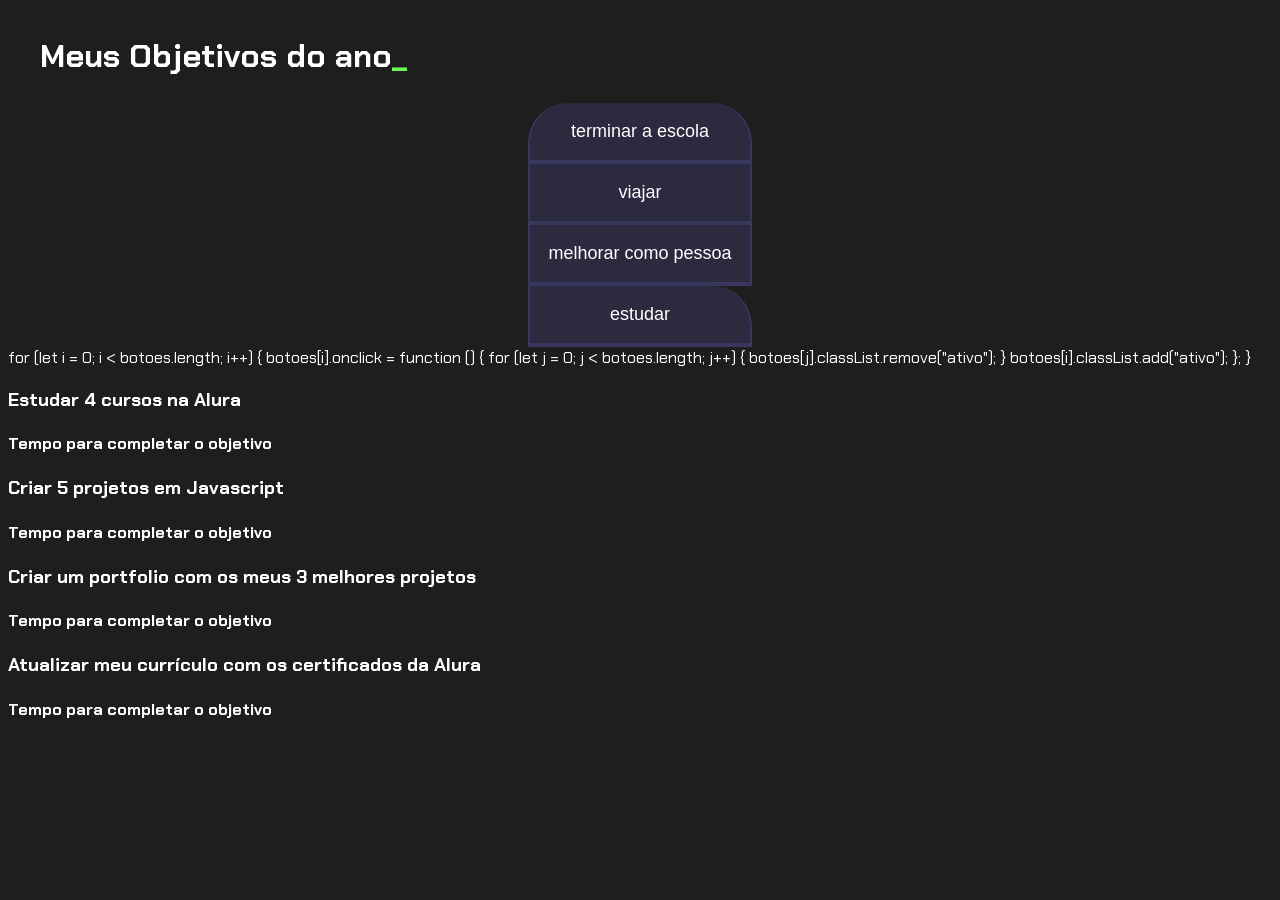
==== index.html @ b99858d2 "arroz" ====
<!DOCTYPE html>
<html lang="pt-br">
  
  <head>
    <meta charset="UTF-8" />
    <meta name="viewport" content="width=device-width, initial-scale=1.0" />
    <title>Meus objetivos do ano</title>
    <link rel="stylesheet" href="style.css" />
  </head>

  <body>
    <section class="conteudo-principal">
      <h2 class="titulo-principal">Meus Objetivos do ano<span>_</span></h2>
      <div class="botoes">
        <button class="botao">terminar a escola</button>
        <button class="botao">viajar</button>
        <button class="botao">melhorar como pessoa</button>
        <button class="botao">estudar</button>
      </div>
    </section>
  </body><script src="main.js"></script>
  
</html>

for (let i = 0; i < botoes.length; i++) {
  botoes[i].onclick = function () {
    for (let j = 0; j < botoes.length; j++) {
      botoes[j].classList.remove("ativo");
    }

    botoes[i].classList.add("ativo");
  };
}
<div class="aba-conteudo ativo">
  <h3 class="aba-conteudo-titulo-principal">Estudar 4 cursos na Alura</h3>
  <h4 class="aba-conteudo-titulo-secundario">
    Tempo para completar o objetivo
  </h4>
  <div class="contador"></div>
</div>
<div class="aba-conteudo">
  <h3 class="aba-conteudo-titulo-principal">Criar 5 projetos em Javascript</h3>
  <h4 class="aba-conteudo-titulo-secundario">
    Tempo para completar o objetivo
  </h4>
  <div class="contador"></div>
</div>
<div class="aba-conteudo">
  <h3 class="aba-conteudo-titulo-principal">
    Criar um portfolio com os meus 3 melhores projetos
  </h3>
  <h4 class="aba-conteudo-titulo-secundario">
    Tempo para completar o objetivo
  </h4>
  <div class="contador"></div>
</div>
<div class="aba-conteudo">
  <h3 class="aba-conteudo-titulo-principal">
    Atualizar meu currículo com os certificados da Alura
  </h3>
  <h4 class="aba-conteudo-titulo-secundario">
    Tempo para completar o objetivo
  </h4>
  <div class="contador"></div>
</div>
---- style.css ----
@import url("https://fonts.googleapis.com/css2?family=Chakra+Petch:wght@400;700&display=swap");

:root {
  --cor-de-fundo: #1e1e1e;
  --verde: #6fff57;
  --branco: #ffffff;
  --botao-ativo: #3a375e;
  --botao-inativo: rgba(58, 55, 94, 0.5);
  --texto-fundo: rgba(58, 55, 94, 0.3);
}

body {
  background-color: var(--cor-de-fundo);
  color: var(--branco);
  font-family: "Chakra Petch", sans-serif;
}

.conteudo-principal {
  display: flex;
  flex-direction: column;
  justify-content: center;
  align-items: center;
  max-width: 1200px;
  width: 100%;
  margin: 0 auto;
}

.titulo-principal {
  text-align: left;
  width: 100%;
  font-size: 32px;
}

.titulo-principal span {
  color: var(--verde);
}

.botao {
  font-family: "Crakra Petch", sans-serif;
  background-color: var(--botao-inativo);
  color: var(--branco);
  display: flex;
  justify-content: center;
  padding: 1em;
  font-size: 18px;.ativo {
  background-color: var(--botao-ativo);
  border-bottom: 4px solid var(--verde);
}
  align-items: center;
  width: 100%;
  border-bottom: 4px solid var(--botao-ativo);
  border-left: 2px solid var(--botao-ativo);
  border-right: 2px solid var(--botao-ativo);
  border-top: none;
}

.botao:first-child {
  border-radius: 40px 40px 0 0;
}

.botoes {
  display: block;
}
@media screen and (min-width: 768px) {
  /* Código omitido */

  .botao:last-child {
.ativo {
  background-color: var(--botao-ativo);
  border-bottom: 4px solid var(--verde);
}

    
    border-radius: 0 40px 0 0;
  }
}
<button class="botao ativo">Cursos na Alura</button>
<button class="botao">Criar projetos em Javascript</button>
<button class="botao">Criar um portfolio</button>
<button class="282030botao">Atualizar meu currículo</button>
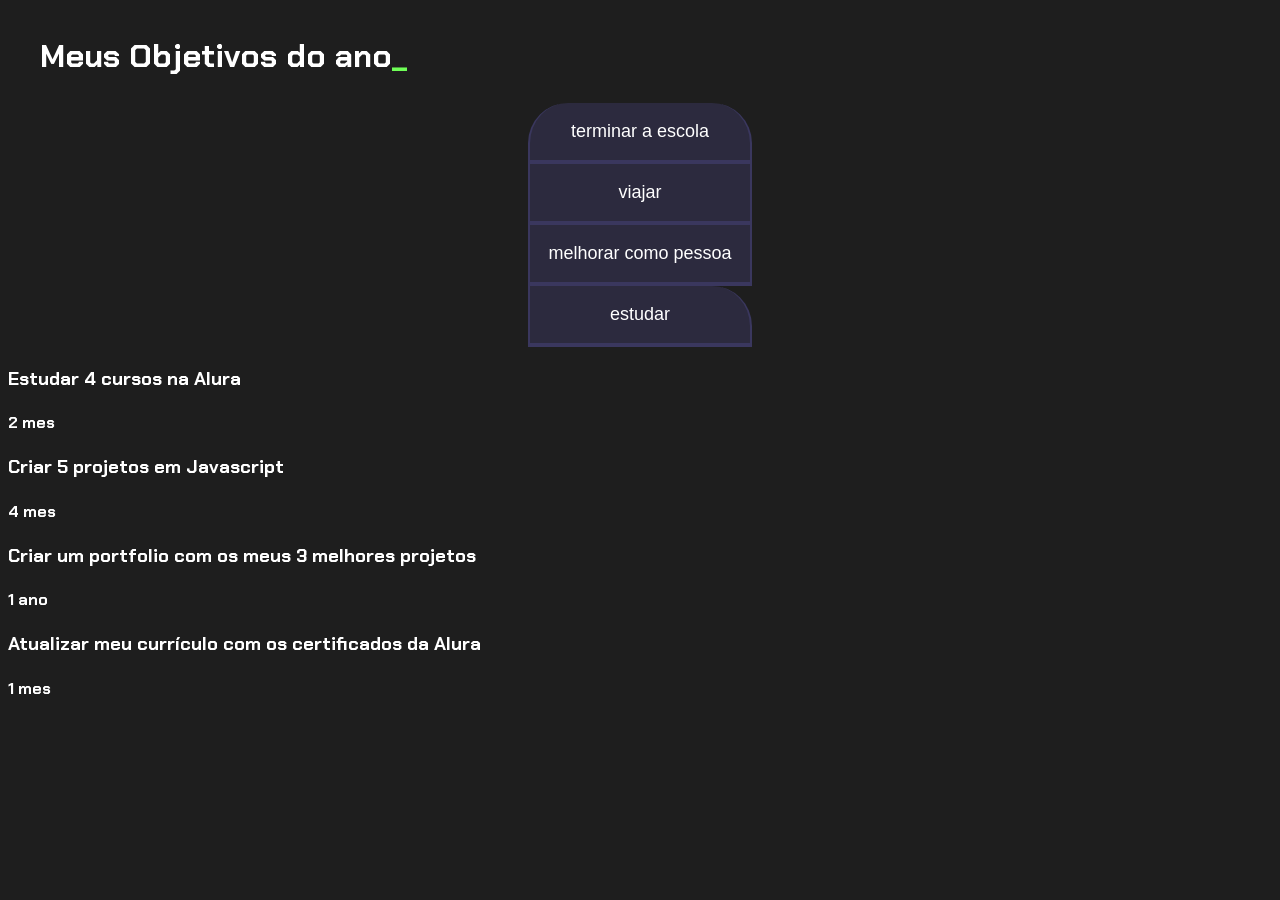
==== commit b040cfbc: "feijao" ====
--- a/index.html
+++ b/index.html
@@ -21,27 +21,17 @@
   </body><script src="main.js"></script>
   
 </html>
-
-for (let i = 0; i < botoes.length; i++) {
-  botoes[i].onclick = function () {
-    for (let j = 0; j < botoes.length; j++) {
-      botoes[j].classList.remove("ativo");
-    }
-
-    botoes[i].classList.add("ativo");
-  };
-}
 <div class="aba-conteudo ativo">
   <h3 class="aba-conteudo-titulo-principal">Estudar 4 cursos na Alura</h3>
   <h4 class="aba-conteudo-titulo-secundario">
-    Tempo para completar o objetivo
+    2 mes
   </h4>
   <div class="contador"></div>
 </div>
 <div class="aba-conteudo">
   <h3 class="aba-conteudo-titulo-principal">Criar 5 projetos em Javascript</h3>
   <h4 class="aba-conteudo-titulo-secundario">
-    Tempo para completar o objetivo
+    4 mes
   </h4>
   <div class="contador"></div>
 </div>
@@ -50,7 +40,7 @@
     Criar um portfolio com os meus 3 melhores projetos
   </h3>
   <h4 class="aba-conteudo-titulo-secundario">
-    Tempo para completar o objetivo
+    1 ano
   </h4>
   <div class="contador"></div>
 </div>
@@ -59,7 +49,7 @@
     Atualizar meu currículo com os certificados da Alura
   </h3>
   <h4 class="aba-conteudo-titulo-secundario">
-    Tempo para completar o objetivo
+   1 mes
   </h4>
   <div class="contador"></div>
 </div>
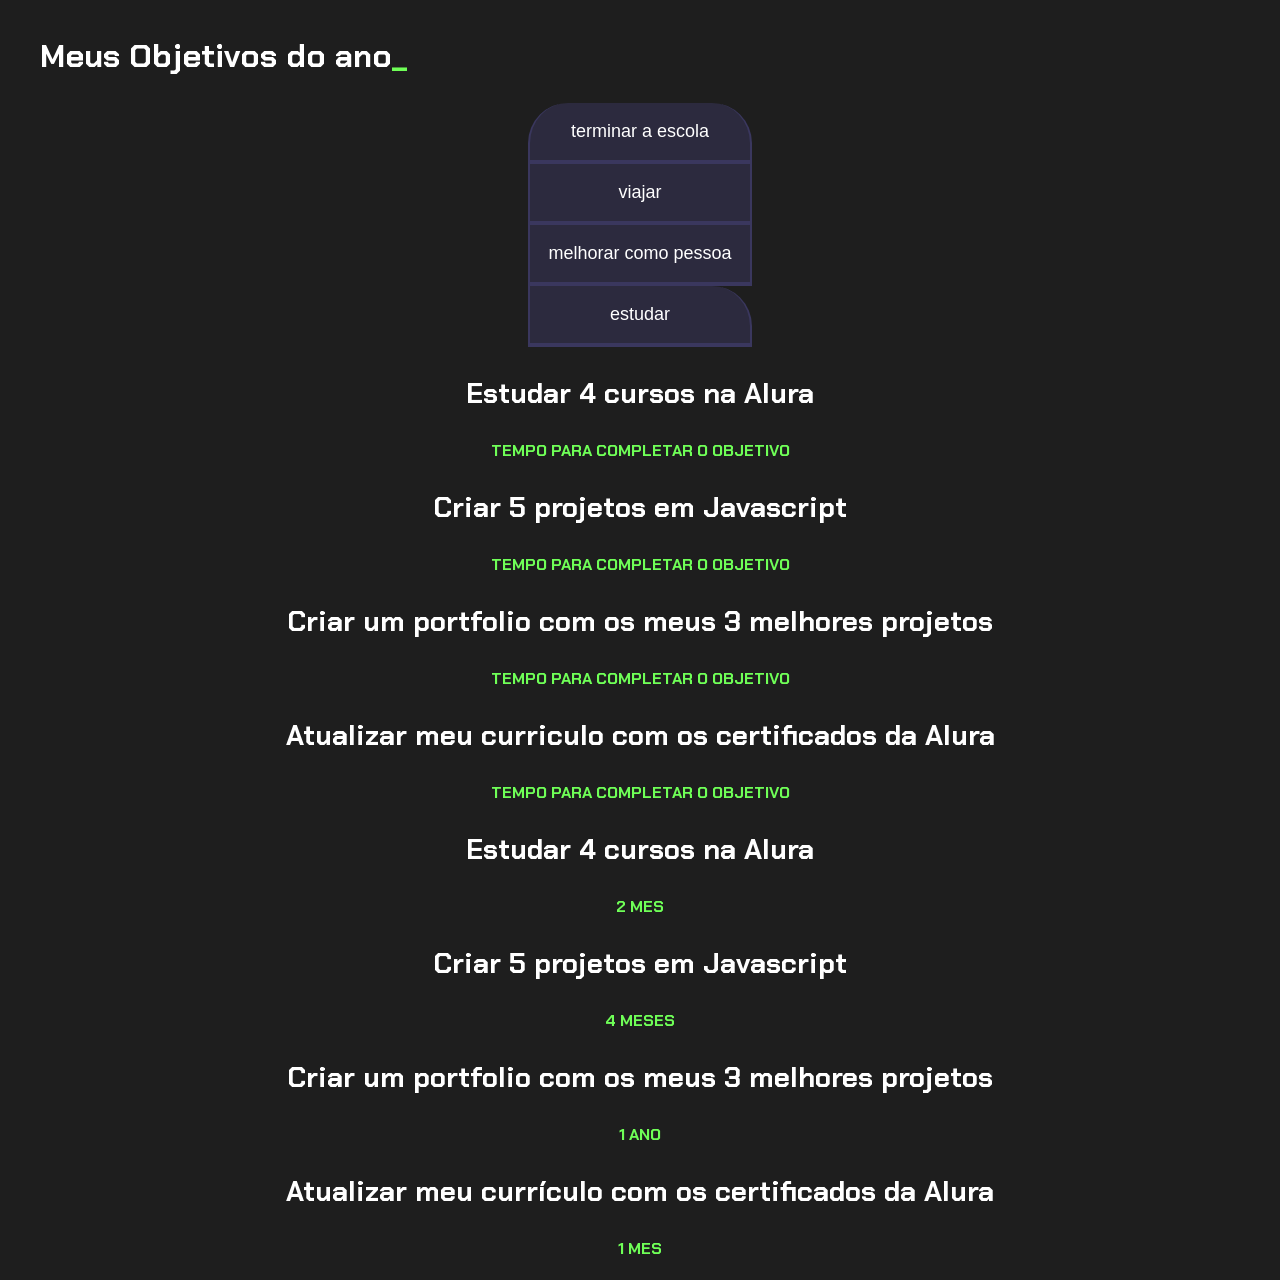
==== commit 00e30118: "chrysthopper" ====
--- a/index.html
+++ b/index.html
@@ -21,6 +21,39 @@
   </body><script src="main.js"></script>
   
 </html>
+<div class="abas-textos">
+  <div class="aba-conteudo">
+    <h3 class="aba-conteudo-titulo-principal">Estudar 4 cursos na Alura</h3>
+    <h4 class="aba-conteudo-titulo-secundario">
+      Tempo para completar o objetivo
+    </h4>
+  </div>
+  <div class="aba-conteudo">
+    <h3 class="aba-conteudo-titulo-principal">
+      Criar 5 projetos em Javascript
+    </h3>
+    <h4 class="aba-conteudo-titulo-secundario">
+      Tempo para completar o objetivo
+    </h4>
+  </div>
+  <div class="aba-conteudo">
+    <h3 class="aba-conteudo-titulo-principal">
+      Criar um portfolio com os meus 3 melhores projetos
+    </h3>
+    <h4 class="aba-conteudo-titulo-secundario">
+      Tempo para completar o objetivo
+    </h4>
+  </div>
+  <div class="aba-conteudo">
+    <h3 class="aba-conteudo-titulo-principal">
+      Atualizar meu curriculo com os certificados da Alura
+    </h3>
+    <h4 class="aba-conteudo-titulo-secundario">
+      Tempo para completar o objetivo
+    </h4>
+  </div>
+</div>
+
 <div class="aba-conteudo ativo">
   <h3 class="aba-conteudo-titulo-principal">Estudar 4 cursos na Alura</h3>
   <h4 class="aba-conteudo-titulo-secundario">
@@ -31,7 +64,7 @@
 <div class="aba-conteudo">
   <h3 class="aba-conteudo-titulo-principal">Criar 5 projetos em Javascript</h3>
   <h4 class="aba-conteudo-titulo-secundario">
-    4 mes
+    4 meses
   </h4>
   <div class="contador"></div>
 </div>
@@ -52,4 +85,4 @@
    1 mes
   </h4>
   <div class="contador"></div>
-</div>
+</div>
--- a/style.css
+++ b/style.css
@@ -74,6 +74,19 @@
     border-radius: 0 40px 0 0;
   }
 }
+.botao.ativo {
+  background-color: var(--botao-ativo);
+  border-bottom: 4px solid var(--verde);
+}
+.aba-conteudo-titulo-principal {
+  font-size: 28px;
+  text-align: center;
+}
+.aba-conteudo-titulo-secundario {
+  text-align: center;
+  color: var(--verde);
+  text-transform: uppercase;
+}
 <button class="botao ativo">Cursos na Alura</button>
 <button class="botao">Criar projetos em Javascript</button>
 <button class="botao">Criar um portfolio</button>
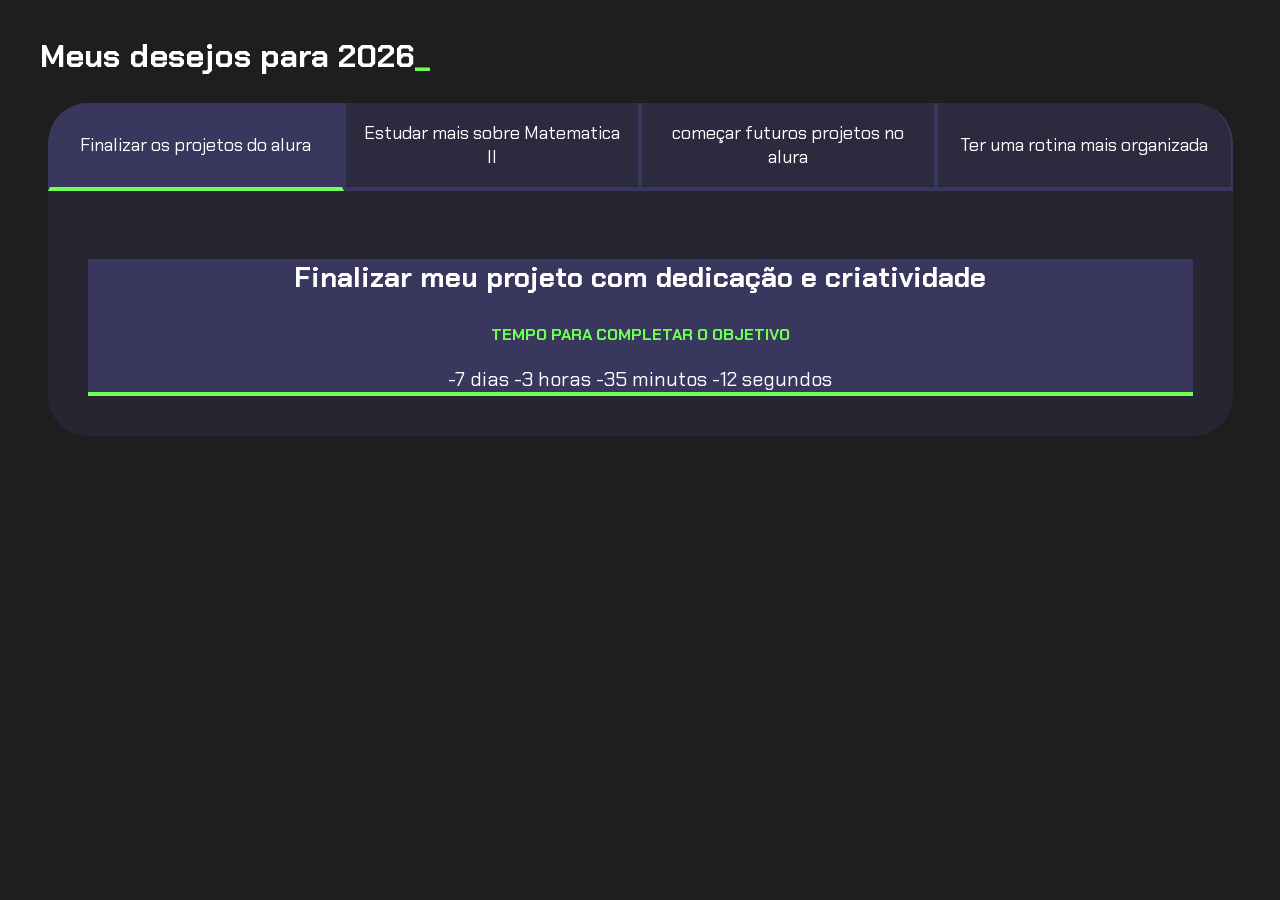
==== commit 7bbac7ce: "chrys" ====
--- a/index.html
+++ b/index.html
@@ -1,88 +1,62 @@
 <!DOCTYPE html>
 <html lang="pt-br">
-  
-  <head>
-    <meta charset="UTF-8" />
-    <meta name="viewport" content="width=device-width, initial-scale=1.0" />
+
+<head>
+    <meta charset="UTF-8">
+    <meta name="viewport" content="width=device-width, initial-scale=1.0">
     <title>Meus objetivos do ano</title>
-    <link rel="stylesheet" href="style.css" />
-  </head>
+    <link rel="stylesheet" href="style.css">
+</head>
 
-  <body>
+<body>
     <section class="conteudo-principal">
-      <h2 class="titulo-principal">Meus Objetivos do ano<span>_</span></h2>
-      <div class="botoes">
-        <button class="botao">terminar a escola</button>
-        <button class="botao">viajar</button>
-        <button class="botao">melhorar como pessoa</button>
-        <button class="botao">estudar</button>
-      </div>
+        <h2 class="titulo-principal">Meus desejos para 2026<span>_</span></h2>
+        <div class="conteudo">
+            <div class="botoes">
+                <button class="botao ativo">Finalizar os projetos do alura</button>
+                <button class="botao">Estudar mais sobre Matematica II</button>
+                <button class="botao">começar futuros projetos no alura</button>
+                <button class="botao">Ter uma rotina mais organizada</button>
+            </div>
+            <div class="abas-textos">
+                <div class="aba-conteudo ativo">
+                    <h3 class="aba-conteudo-titulo-principal">Finalizar meu projeto com dedicação e criatividade</h3>
+                    <h4 class="aba-conteudo-titulo-secundario">
+                        Tempo para completar o objetivo
+                    </h4>
+                    <div class="contador"></div>
+                </div>
+                <div class="aba-conteudo">
+                    <h3 class="aba-conteudo-titulo-principal">Criar projetos mais interativos e melhorar minhas
+                        habilidades
+                    </h3>
+                    <h4 class="aba-conteudo-titulo-secundario">
+                        Tempo para completar o objetivo
+                    </h4>
+                    <div class="contador"></div>
+                </div>
+                <div class="aba-conteudo">
+                    <h3 class="aba-conteudo-titulo-principal">
+                        Inspirar meninas na área da tecnologia.
+                    </h3>
+                    <h4 class="aba-conteudo-titulo-secundario">
+                        Tempo para completar o objetivo
+                    </h4>
+                    <div class="contador"></div>
+                </div>
+                <div class="aba-conteudo">
+                    <h3 class="aba-conteudo-titulo-principal">
+                        Equilibrar trabalho, estudos e descanso.
+                    </h3>
+                    <h4 class="aba-conteudo-titulo-secundario">
+                        Tempo para completar o objetivo
+                    </h4>
+                    <div class="contador"></div>
+                </div>
+            </div>
+        </div>
     </section>
-  </body><script src="main.js"></script>
-  
-</html>
-<div class="abas-textos">
-  <div class="aba-conteudo">
-    <h3 class="aba-conteudo-titulo-principal">Estudar 4 cursos na Alura</h3>
-    <h4 class="aba-conteudo-titulo-secundario">
-      Tempo para completar o objetivo
-    </h4>
-  </div>
-  <div class="aba-conteudo">
-    <h3 class="aba-conteudo-titulo-principal">
-      Criar 5 projetos em Javascript
-    </h3>
-    <h4 class="aba-conteudo-titulo-secundario">
-      Tempo para completar o objetivo
-    </h4>
-  </div>
-  <div class="aba-conteudo">
-    <h3 class="aba-conteudo-titulo-principal">
-      Criar um portfolio com os meus 3 melhores projetos
-    </h3>
-    <h4 class="aba-conteudo-titulo-secundario">
-      Tempo para completar o objetivo
-    </h4>
-  </div>
-  <div class="aba-conteudo">
-    <h3 class="aba-conteudo-titulo-principal">
-      Atualizar meu curriculo com os certificados da Alura
-    </h3>
-    <h4 class="aba-conteudo-titulo-secundario">
-      Tempo para completar o objetivo
-    </h4>
-  </div>
-</div>
+    <script src="main.js"></script>
+</body>
 
-<div class="aba-conteudo ativo">
-  <h3 class="aba-conteudo-titulo-principal">Estudar 4 cursos na Alura</h3>
-  <h4 class="aba-conteudo-titulo-secundario">
-    2 mes
-  </h4>
-  <div class="contador"></div>
-</div>
-<div class="aba-conteudo">
-  <h3 class="aba-conteudo-titulo-principal">Criar 5 projetos em Javascript</h3>
-  <h4 class="aba-conteudo-titulo-secundario">
-    4 meses
-  </h4>
-  <div class="contador"></div>
-</div>
-<div class="aba-conteudo">
-  <h3 class="aba-conteudo-titulo-principal">
-    Criar um portfolio com os meus 3 melhores projetos
-  </h3>
-  <h4 class="aba-conteudo-titulo-secundario">
-    1 ano
-  </h4>
-  <div class="contador"></div>
-</div>
-<div class="aba-conteudo">
-  <h3 class="aba-conteudo-titulo-principal">
-    Atualizar meu currículo com os certificados da Alura
-  </h3>
-  <h4 class="aba-conteudo-titulo-secundario">
-   1 mes
-  </h4>
-  <div class="contador"></div>
-</div>+</html>
--- a/style.css
+++ b/style.css
@@ -36,16 +36,13 @@
 }
 
 .botao {
-  font-family: "Crakra Petch", sans-serif;
+  font-family: "Chakra Petch", sans-serif;
   background-color: var(--botao-inativo);
   color: var(--branco);
   display: flex;
   justify-content: center;
   padding: 1em;
-  font-size: 18px;.ativo {
-  background-color: var(--botao-ativo);
-  border-bottom: 4px solid var(--verde);
-}
+  font-size: 18px;
   align-items: center;
   width: 100%;
   border-bottom: 4px solid var(--botao-ativo);
@@ -54,30 +51,31 @@
   border-top: none;
 }
 
-.botao:first-child {
-  border-radius: 40px 40px 0 0;
-}
 
 .botoes {
   display: block;
 }
-@media screen and (min-width: 768px) {
-  /* Código omitido */
 
-  .botao:last-child {
+
 .ativo {
   background-color: var(--botao-ativo);
   border-bottom: 4px solid var(--verde);
 }
 
-    
-    border-radius: 0 40px 0 0;
-  }
+.abas-textos {
+  background-color: var(--texto-fundo);
+  padding: 40px;
+  border-radius: 0 0 40px 40px;
 }
-.botao.ativo {
-  background-color: var(--botao-ativo);
-  border-bottom: 4px solid var(--verde);
+
+.aba-conteudo.ativo {
+  display: block;
 }
+
+.aba-conteudo {
+  display: none;
+}
+
 .aba-conteudo-titulo-principal {
   font-size: 28px;
   text-align: center;
@@ -87,7 +85,24 @@
   color: var(--verde);
   text-transform: uppercase;
 }
-<button class="botao ativo">Cursos na Alura</button>
-<button class="botao">Criar projetos em Javascript</button>
-<button class="botao">Criar um portfolio</button>
-<button class="282030botao">Atualizar meu currículo</button>
+
+.contador {
+  font-size: 20px;
+  text-align: center;
+}
+
+@media screen and (min-width: 768px) {
+
+  .botoes {
+    display: flex;
+  }
+
+  .botao:first-child {
+    border-radius: 40px 0px 0 0;
+  }
+
+  .botao:last-child {
+    border-radius: 0 40px 0 0;
+  }
+
+}
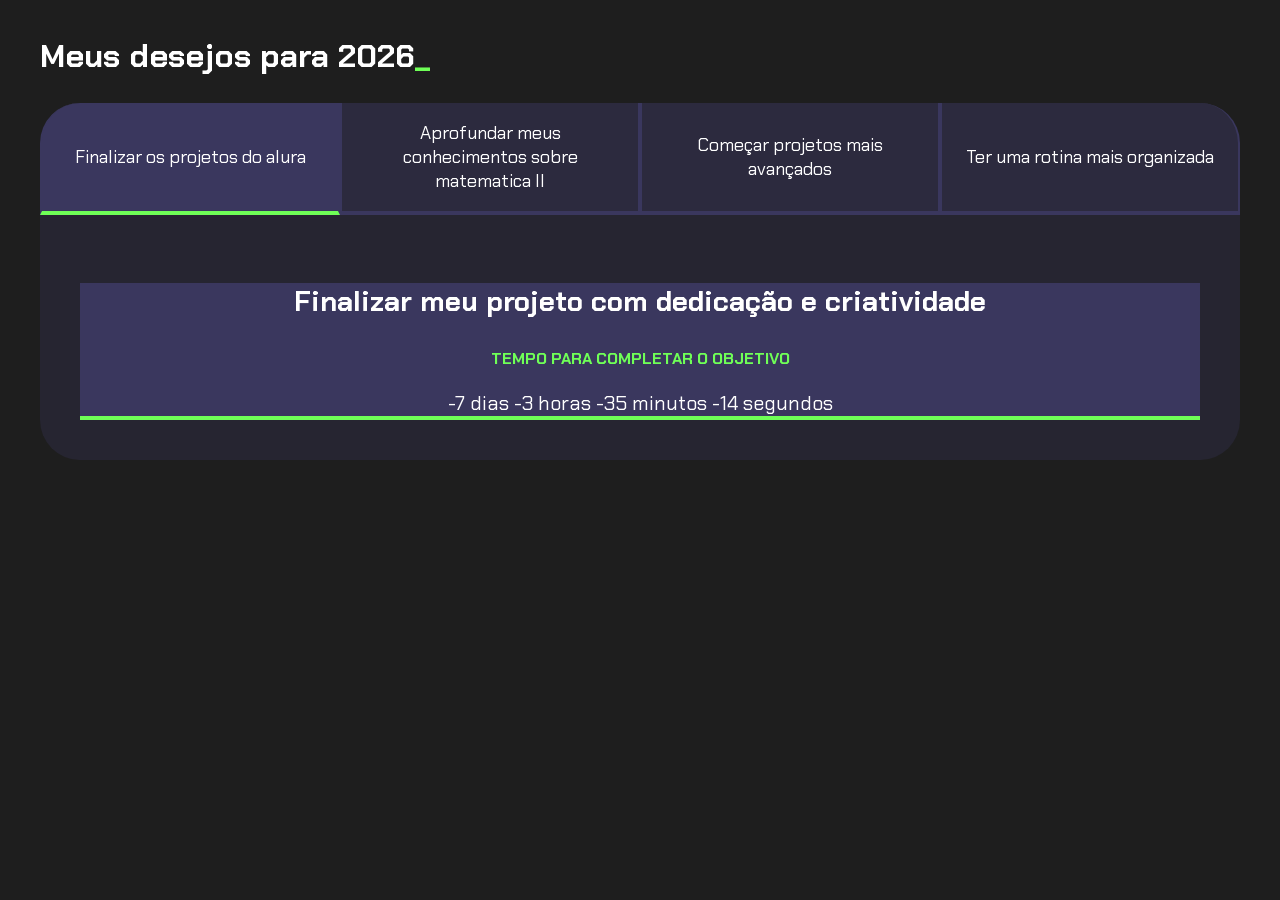
==== commit aa1031f4: "chrysthopperr" ====
--- a/index.html
+++ b/index.html
@@ -14,8 +14,8 @@
         <div class="conteudo">
             <div class="botoes">
                 <button class="botao ativo">Finalizar os projetos do alura</button>
-                <button class="botao">Estudar mais sobre Matematica II</button>
-                <button class="botao">começar futuros projetos no alura</button>
+                <button class="botao">Aprofundar meus conhecimentos sobre matematica II</button>
+                <button class="botao">Começar projetos mais avançados</button>
                 <button class="botao">Ter uma rotina mais organizada</button>
             </div>
             <div class="abas-textos">
@@ -27,8 +27,7 @@
                     <div class="contador"></div>
                 </div>
                 <div class="aba-conteudo">
-                    <h3 class="aba-conteudo-titulo-principal">Criar projetos mais interativos e melhorar minhas
-                        habilidades
+                    <h3 class="aba-conteudo-titulo-principal">Criar projetos cada vez melhores sendo mais criativo
                     </h3>
                     <h4 class="aba-conteudo-titulo-secundario">
                         Tempo para completar o objetivo
@@ -37,7 +36,7 @@
                 </div>
                 <div class="aba-conteudo">
                     <h3 class="aba-conteudo-titulo-principal">
-                        Inspirar meninas na área da tecnologia.
+                        Se inspirar em meus projetos.
                     </h3>
                     <h4 class="aba-conteudo-titulo-secundario">
                         Tempo para completar o objetivo
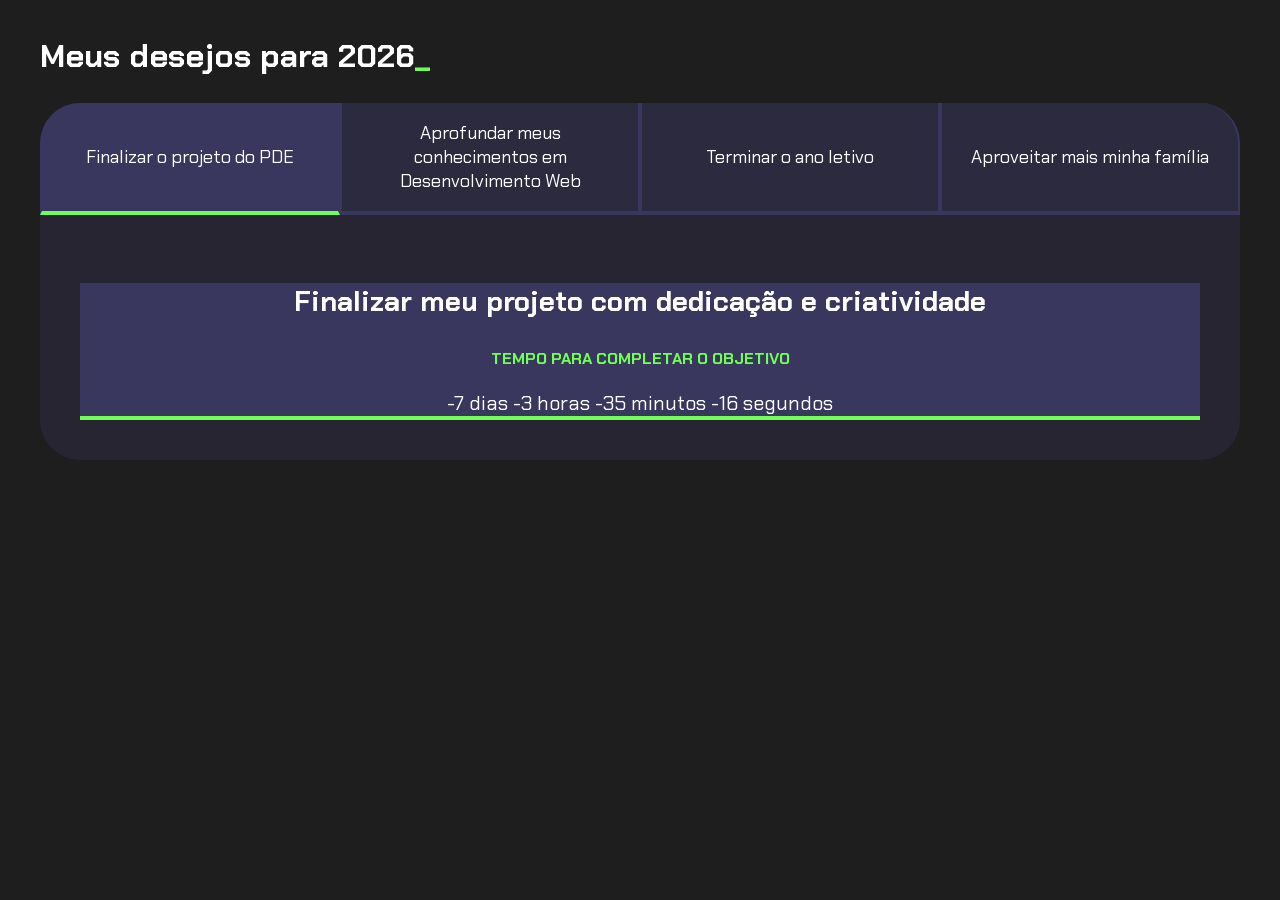
==== commit 67785776: "Update index.html" ====
--- a/index.html
+++ b/index.html
@@ -9,53 +9,164 @@
 </head>
 
 <body>
+
     <section class="conteudo-principal">
-        <h2 class="titulo-principal">Meus desejos para 2026<span>_</span></h2>
+
+        <h2 class="titulo-principal">
+            Meus desejos para 2026<span>_</span>
+        </h2>
+
         <div class="conteudo">
+
             <div class="botoes">
-                <button class="botao ativo">Finalizar os projetos do alura</button>
-                <button class="botao">Aprofundar meus conhecimentos sobre matematica II</button>
-                <button class="botao">Começar projetos mais avançados</button>
-                <button class="botao">Ter uma rotina mais organizada</button>
+                <button class="botao ativo">Finalizar o projeto do PDE</button>
+                <button class="botao">Aprofundar meus conhecimentos em Desenvolvimento Web</button>
+                <button class="botao">Terminar o ano letivo</button>
+                <button class="botao">Aproveitar mais minha família</button>
             </div>
+
             <div class="abas-textos">
+
+            
                 <div class="aba-conteudo ativo">
-                    <h3 class="aba-conteudo-titulo-principal">Finalizar meu projeto com dedicação e criatividade</h3>
+                    <h3 class="aba-conteudo-titulo-principal">
+                        Finalizar meu projeto com dedicação e criatividade
+                    </h3>
+
                     <h4 class="aba-conteudo-titulo-secundario">
                         Tempo para completar o objetivo
                     </h4>
-                    <div class="contador"></div>
+
+                    <div class="contador">
+                        <div class="contador-digito">
+                            <p class="contador-digito-numero" id="dias0">7</p>
+                            <p class="contador-digito-texto">dias</p>
+                        </div>
+
+                        <div class="contador-digito">
+                            <p class="contador-digito-numero" id="horas0">7</p>
+                            <p class="contador-digito-texto">horas</p>
+                        </div>
+
+                        <div class="contador-digito">
+                            <p class="contador-digito-numero" id="min0">7</p>
+                            <p class="contador-digito-texto">min</p>
+                        </div>
+
+                        <div class="contador-digito">
+                            <p class="contador-digito-numero" id="seg0">7</p>
+                            <p class="contador-digito-texto">seg</p>
+                        </div>
+                    </div>
                 </div>
+
+                
                 <div class="aba-conteudo">
-                    <h3 class="aba-conteudo-titulo-principal">Criar projetos cada vez melhores sendo mais criativo
+                    <h3 class="aba-conteudo-titulo-principal">
+                        Criar projetos mais interativos e melhorar minhas habilidades
                     </h3>
+
                     <h4 class="aba-conteudo-titulo-secundario">
                         Tempo para completar o objetivo
                     </h4>
-                    <div class="contador"></div>
+
+                    <div class="contador">
+                        <div class="contador-digito">
+                            <p class="contador-digito-numero" id="dias1">7</p>
+                            <p class="contador-digito-texto">dias</p>
+                        </div>
+
+                        <div class="contador-digito">
+                            <p class="contador-digito-numero" id="horas1">7</p>
+                            <p class="contador-digito-texto">horas</p>
+                        </div>
+
+                        <div class="contador-digito">
+                            <p class="contador-digito-numero" id="min1">7</p>
+                            <p class="contador-digito-texto">min</p>
+                        </div>
+
+                        <div class="contador-digito">
+                            <p class="contador-digito-numero" id="seg1">7</p>
+                            <p class="contador-digito-texto">seg</p>
+                        </div>
+                    </div>
                 </div>
+
+               
                 <div class="aba-conteudo">
                     <h3 class="aba-conteudo-titulo-principal">
-                        Se inspirar em meus projetos.
+                        Equilibrar trabalho, estudos e descanso
                     </h3>
+
                     <h4 class="aba-conteudo-titulo-secundario">
                         Tempo para completar o objetivo
                     </h4>
-                    <div class="contador"></div>
+
+                    <div class="contador">
+                        <div class="contador-digito">
+                            <p class="contador-digito-numero" id="dias2">7</p>
+                            <p class="contador-digito-texto">dias</p>
+                        </div>
+
+                        <div class="contador-digito">
+                            <p class="contador-digito-numero" id="horas2">7</p>
+                            <p class="contador-digito-texto">horas</p>
+                        </div>
+
+                        <div class="contador-digito">
+                            <p class="contador-digito-numero" id="min2">7</p>
+                            <p class="contador-digito-texto">min</p>
+                        </div>
+
+                        <div class="contador-digito">
+                            <p class="contador-digito-numero" id="seg2">7</p>
+                            <p class="contador-digito-texto">seg</p>
+                        </div>
+                    </div>
                 </div>
+
+               
                 <div class="aba-conteudo">
                     <h3 class="aba-conteudo-titulo-principal">
-                        Equilibrar trabalho, estudos e descanso.
+                        Viver cada momento como se fosse o mais importante
                     </h3>
+
                     <h4 class="aba-conteudo-titulo-secundario">
                         Tempo para completar o objetivo
                     </h4>
-                    <div class="contador"></div>
+
+                    <div class="contador">
+                        <div class="contador-digito">
+                            <p class="contador-digito-numero" id="dias3">7</p>
+                            <p class="contador-digito-texto">dias</p>
+                        </div>
+
+                        <div class="contador-digito">
+                            <p class="contador-digito-numero" id="horas3">7</p>
+                            <p class="contador-digito-texto">horas</p>
+                        </div>
+
+                        <div class="contador-digito">
+                            <p class="contador-digito-numero" id="min3">7</p>
+                            <p class="contador-digito-texto">min</p>
+                        </div>
+
+                        <div class="contador-digito">
+                            <p class="contador-digito-numero" id="seg3">7</p>
+                            <p class="contador-digito-texto">seg</p>
+                        </div>
+                    </div>
                 </div>
+
             </div>
+
         </div>
+
     </section>
+
     <script src="main.js"></script>
+
 </body>
 
-</html>+</html>
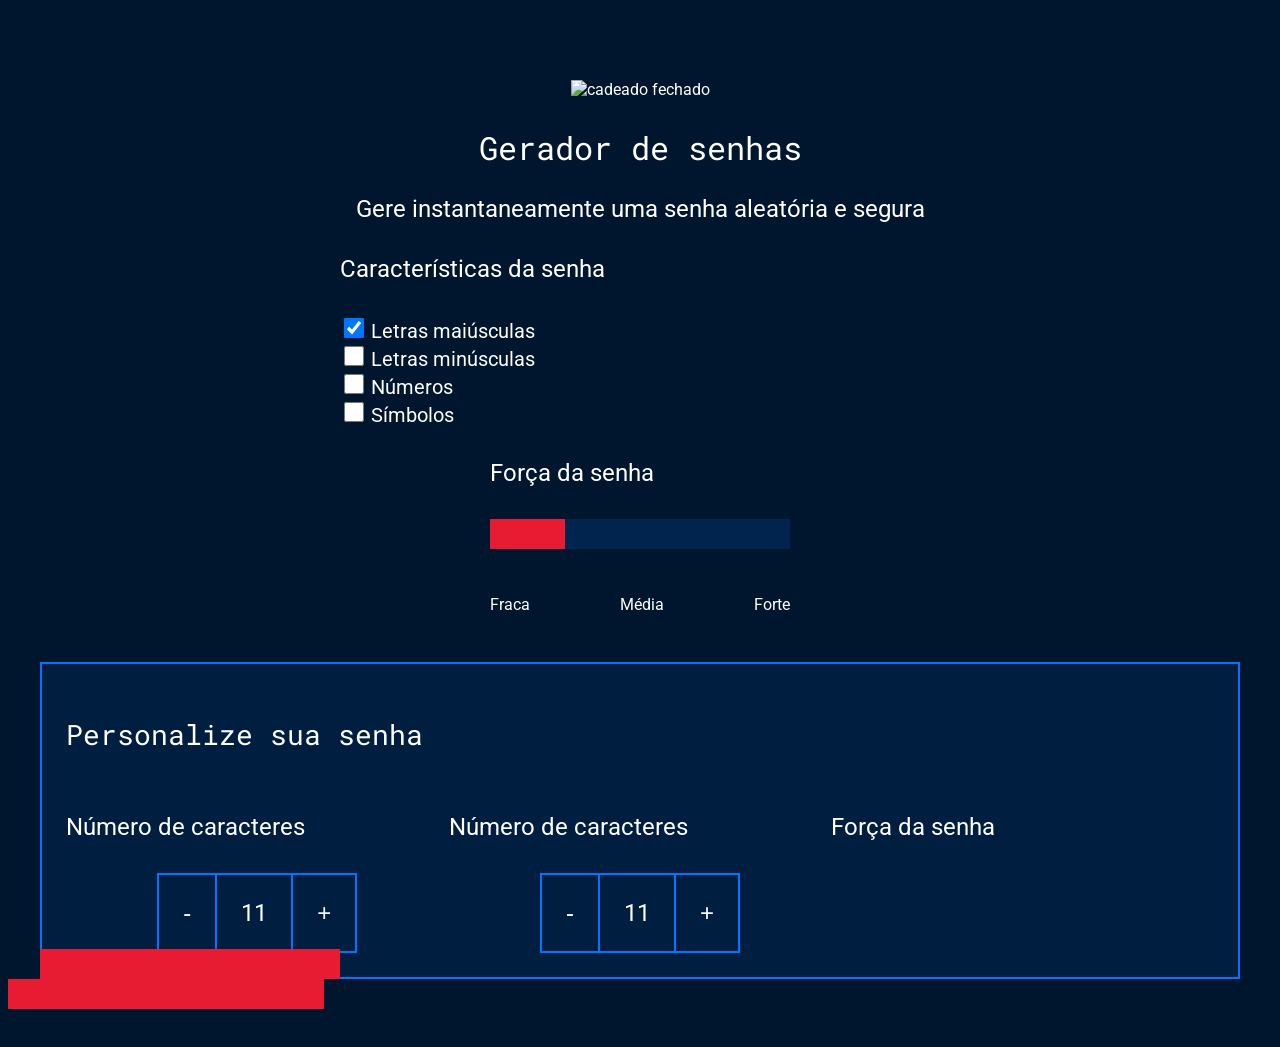
==== commit e4c2f61d: "Update and rename senha.html to index.html" ====
--- a/index.html
+++ b/index.html
@@ -4,169 +4,75 @@
 <head>
     <meta charset="UTF-8">
     <meta name="viewport" content="width=device-width, initial-scale=1.0">
-    <title>Meus objetivos do ano</title>
+    <title>Gerador de senha</title>
     <link rel="stylesheet" href="style.css">
 </head>
 
 <body>
+    <section class="conteudo">
+        <div class="conteudo-titulo">
+            <img src="unlock.svg" alt="cadeado fechado">
+            <h2 class="titulo-principal">Gerador de senhas</h2>
+            <h3 class="titulo-secundario">Gere instantaneamente uma senha aleatória e segura</h3>
+        </div>
+        <div class="parametro-senha">
+            <h4 class="parametro-senha__titulo">Características da senha</h4>
+            <div class="parametro-senha-checkbox">
+                <input name="maiusculo" type="checkbox" class="checkbox" checked>
+                <label for="maiusculo">Letras maiúsculas</label>
+            </div>
+            <div class="parametro-senha-checkbox">
+                <input name="minusculo" type="checkbox" class="checkbox">
+                <label for="minusculo">Letras minúsculas</label>
+            </div>
+            <div class="parametro-senha-checkbox">
+                <input name="numero" type="checkbox" class="checkbox">
+                <label for="numero">Números</label>
+            </div>
+            <div class="parametro-senha-checkbox">
+                <input name="simbolo" type="checkbox" class="checkbox">
+                <label for="simbolo">Símbolos</label>
+            </div>
+            <div class="parametro-senha">
+                <h4 class="parametro-senha__titulo">Força da senha</h4>
+                <div class="barra"></div>
+                <div class="forca fraca"></div>
+                <div class="parametro-senha-textos">
+                    <p>Fraca</p>
+                    <p>Média</p>
+                    <p>Forte</p>
+                </div>
+            </div>
+        </div>
 
-    <section class="conteudo-principal">
-
-        <h2 class="titulo-principal">
-            Meus desejos para 2026<span>_</span>
-        </h2>
-
-        <div class="conteudo">
-
-            <div class="botoes">
-                <button class="botao ativo">Finalizar o projeto do PDE</button>
-                <button class="botao">Aprofundar meus conhecimentos em Desenvolvimento Web</button>
-                <button class="botao">Terminar o ano letivo</button>
-                <button class="botao">Aproveitar mais minha família</button>
-            </div>
-
-            <div class="abas-textos">
-
-            
-                <div class="aba-conteudo ativo">
-                    <h3 class="aba-conteudo-titulo-principal">
-                        Finalizar meu projeto com dedicação e criatividade
-                    </h3>
-
-                    <h4 class="aba-conteudo-titulo-secundario">
-                        Tempo para completar o objetivo
-                    </h4>
-
-                    <div class="contador">
-                        <div class="contador-digito">
-                            <p class="contador-digito-numero" id="dias0">7</p>
-                            <p class="contador-digito-texto">dias</p>
-                        </div>
-
-                        <div class="contador-digito">
-                            <p class="contador-digito-numero" id="horas0">7</p>
-                            <p class="contador-digito-texto">horas</p>
-                        </div>
-
-                        <div class="contador-digito">
-                            <p class="contador-digito-numero" id="min0">7</p>
-                            <p class="contador-digito-texto">min</p>
-                        </div>
-
-                        <div class="contador-digito">
-                            <p class="contador-digito-numero" id="seg0">7</p>
-                            <p class="contador-digito-texto">seg</p>
-                        </div>
+        <div class="parametro">
+            <h3 class="parametro-titulo">Personalize sua senha</h3>
+            <div class="parametro-coluna__senha">
+                <div class="parametro-senha">
+                    <h4 class="parametro-senha__titulo">Número de caracteres</h4>
+                    <div class="parametro-senha-botoes">
+                        <button class="parametro-senha__botao">-</button>
+                        <p class="parametro-senha__texto">11</p>
+                        <button class="parametro-senha__botao">+</button>
                     </div>
                 </div>
-
-                
-                <div class="aba-conteudo">
-                    <h3 class="aba-conteudo-titulo-principal">
-                        Criar projetos mais interativos e melhorar minhas habilidades
-                    </h3>
-
-                    <h4 class="aba-conteudo-titulo-secundario">
-                        Tempo para completar o objetivo
-                    </h4>
-
-                    <div class="contador">
-                        <div class="contador-digito">
-                            <p class="contador-digito-numero" id="dias1">7</p>
-                            <p class="contador-digito-texto">dias</p>
-                        </div>
-
-                        <div class="contador-digito">
-                            <p class="contador-digito-numero" id="horas1">7</p>
-                            <p class="contador-digito-texto">horas</p>
-                        </div>
-
-                        <div class="contador-digito">
-                            <p class="contador-digito-numero" id="min1">7</p>
-                            <p class="contador-digito-texto">min</p>
-                        </div>
-
-                        <div class="contador-digito">
-                            <p class="contador-digito-numero" id="seg1">7</p>
-                            <p class="contador-digito-texto">seg</p>
-                        </div>
+                <div class="parametro-senha">
+                    <h4 class="parametro-senha__titulo">Número de caracteres</h4>
+                    <div class="parametro-senha-botoes">
+                        <button class="parametro-senha__botao">-</button>
+                        <p class="parametro-senha__texto">11</p>
+                        <button class="parametro-senha__botao">+</button>
                     </div>
                 </div>
-
-               
-                <div class="aba-conteudo">
-                    <h3 class="aba-conteudo-titulo-principal">
-                        Equilibrar trabalho, estudos e descanso
-                    </h3>
-
-                    <h4 class="aba-conteudo-titulo-secundario">
-                        Tempo para completar o objetivo
-                    </h4>
-
-                    <div class="contador">
-                        <div class="contador-digito">
-                            <p class="contador-digito-numero" id="dias2">7</p>
-                            <p class="contador-digito-texto">dias</p>
-                        </div>
-
-                        <div class="contador-digito">
-                            <p class="contador-digito-numero" id="horas2">7</p>
-                            <p class="contador-digito-texto">horas</p>
-                        </div>
-
-                        <div class="contador-digito">
-                            <p class="contador-digito-numero" id="min2">7</p>
-                            <p class="contador-digito-texto">min</p>
-                        </div>
-
-                        <div class="contador-digito">
-                            <p class="contador-digito-numero" id="seg2">7</p>
-                            <p class="contador-digito-texto">seg</p>
-                        </div>
-                    </div>
+                <div class="parametro-senha">
+                    <h4 class="parametro-senha__titulo">Força da senha</h4>
                 </div>
-
-               
-                <div class="aba-conteudo">
-                    <h3 class="aba-conteudo-titulo-principal">
-                        Viver cada momento como se fosse o mais importante
-                    </h3>
-
-                    <h4 class="aba-conteudo-titulo-secundario">
-                        Tempo para completar o objetivo
-                    </h4>
-
-                    <div class="contador">
-                        <div class="contador-digito">
-                            <p class="contador-digito-numero" id="dias3">7</p>
-                            <p class="contador-digito-texto">dias</p>
-                        </div>
-
-                        <div class="contador-digito">
-                            <p class="contador-digito-numero" id="horas3">7</p>
-                            <p class="contador-digito-texto">horas</p>
-                        </div>
-
-                        <div class="contador-digito">
-                            <p class="contador-digito-numero" id="min3">7</p>
-                            <p class="contador-digito-texto">min</p>
-                        </div>
-
-                        <div class="contador-digito">
-                            <p class="contador-digito-numero" id="seg3">7</p>
-                            <p class="contador-digito-texto">seg</p>
-                        </div>
-                    </div>
-                </div>
-
             </div>
-
         </div>
 
+        <div class="forca fraca"></div>
     </section>
-
-    <script src="main.js"></script>
-
 </body>
+<div class="forca fraca"></div>
 
 </html>
--- a/style.css
+++ b/style.css
@@ -1,108 +1,165 @@
-@import url("https://fonts.googleapis.com/css2?family=Chakra+Petch:wght@400;700&display=swap");
+@import url('https://fonts.googleapis.com/css2?family=Roboto&family=Roboto+Mono&display=swap');
 
 :root {
-  --cor-de-fundo: #1e1e1e;
-  --verde: #6fff57;
-  --branco: #ffffff;
-  --botao-ativo: #3a375e;
-  --botao-inativo: rgba(58, 55, 94, 0.5);
-  --texto-fundo: rgba(58, 55, 94, 0.3);
+    --branco: white;
+    --cor-de-fundo: #00162E;
+    --fundo-senha: #00244D;
+    --fundo-texto: #001E40;
+    --borda: #0075FF;
+    --roboto: 'Roboto', sans-serif;
+    --roboto-mono: 'Roboto Mono', monospace;
 }
 
-body {
-  background-color: var(--cor-de-fundo);
-  color: var(--branco);
-  font-family: "Chakra Petch", sans-serif;
+* {
+    font-weight: 400;
 }
 
-.conteudo-principal {
-  display: flex;
-  flex-direction: column;
-  justify-content: center;
-  align-items: center;
-  max-width: 1200px;
-  width: 100%;
-  margin: 0 auto;
+
+body {
+    color: var(--branco);
+    background-color: var(--cor-de-fundo);
+    font-family: var(--roboto);
 }
 
 .titulo-principal {
-  text-align: left;
-  width: 100%;
-  font-size: 32px;
+    font-family: var(--roboto-mono);
+    font-size: 32px;
 }
 
-.titulo-principal span {
-  color: var(--verde);
+.titulo-secundario {
+    font-size: 24px;
 }
 
-.botao {
-  font-family: "Chakra Petch", sans-serif;
-  background-color: var(--botao-inativo);
-  color: var(--branco);
-  display: flex;
-  justify-content: center;
-  padding: 1em;
-  font-size: 18px;
-  align-items: center;
-  width: 100%;
-  border-bottom: 4px solid var(--botao-ativo);
-  border-left: 2px solid var(--botao-ativo);
-  border-right: 2px solid var(--botao-ativo);
-  border-top: none;
+.conteudo-titulo {
+    text-align: center;
+    margin-top: 80px;
+}
+
+.conteudo-senha {
+    margin-top: 80px;
+    background: var(--fundo-senha);
+    padding: 24px;
+    border-bottom: 6px solid var(--borda);
+}
+
+#campo-senha {
+    background-color: var(--fundo-senha);
+    border: none;
+    color: var(--branco);
+    font-family: var(--roboto-mono);
+    font-size: 40px;
+    width: 70%;
+}
+
+#campo-senha:focus {
+    outline: none;
+}
+
+.conteudo {
+    max-width: 1200px;
+    margin: 0 auto;
+}
+
+.parametro {
+    background-color: var(--fundo-texto);
+    border: 2px solid var(--borda);
+    margin-top: 32px;
+    padding: 24px;
+}
+
+.parametro-titulo {
+    font-family: var(--roboto-mono);
+    font-size: 28px;
+}
+
+.parametro-senha__titulo {
+    font-size: 24px;
+}
+
+.parametro-coluna__senha {
+    display: flex;
+    flex-direction: column;
+    justify-content: center;
+}
+
+.parametro-senha {
+    width: 50%;
+    margin: 0 auto;
+}
+
+.parametro-senha-botoes {
+    display: flex;
+    justify-content: center;
 }
 
 
-.botoes {
-  display: block;
+.parametro-senha__botao {
+    background-color: var(--fundo-texto);
+    color: var(--branco);
+    border: 2px solid var(--borda);
+    padding: 24px;
+    font-size: 24px;
+    cursor: pointer;
+
 }
 
-
-.ativo {
-  background-color: var(--botao-ativo);
-  border-bottom: 4px solid var(--verde);
-}
-
-.abas-textos {
-  background-color: var(--texto-fundo);
-  padding: 40px;
-  border-radius: 0 0 40px 40px;
-}
-
-.aba-conteudo.ativo {
-  display: block;
-}
-
-.aba-conteudo {
-  display: none;
-}
-
-.aba-conteudo-titulo-principal {
-  font-size: 28px;
-  text-align: center;
-}
-.aba-conteudo-titulo-secundario {
-  text-align: center;
-  color: var(--verde);
-  text-transform: uppercase;
-}
-
-.contador {
-  font-size: 20px;
-  text-align: center;
+.parametro-senha__texto {
+    padding: 24px;
+    border-top: 2px solid var(--borda);
+    border-bottom: 2px solid var(--borda);
+    margin: 0;
+    font-size: 24px;
 }
 
 @media screen and (min-width: 768px) {
+    .parametro-coluna__senha {
+        flex-direction: row;
+    }
+}
 
-  .botoes {
+label {
+    font-size: 20px;
+}
+
+.checkbox {
+    width: 20px;
+    height: 20px;
+}
+
+.checkbox {
+    width: 20px;
+    height: 20px;
+    cursor: pointer;
+}
+
+.barra {
+    background-color: var(--fundo-senha);
+    height: 30px;
+    width: 100%;
+}
+
+.forca {
+    height: 30px;
+    position: relative;
+    bottom: 30px;
+}
+
+.fraca {
+    width: 25%;
+    background-color: #E71B32;
+}
+
+.media {
+    background-color: #FAF408;
+    width: 50%;
+}
+
+.forte {
+    background-color: #00FF85;
+    width: 100%;
+}
+
+.parametro-senha-textos {
     display: flex;
-  }
-
-  .botao:first-child {
-    border-radius: 40px 0px 0 0;
-  }
-
-  .botao:last-child {
-    border-radius: 0 40px 0 0;
-  }
-
-}+    justify-content: space-between;
+}v
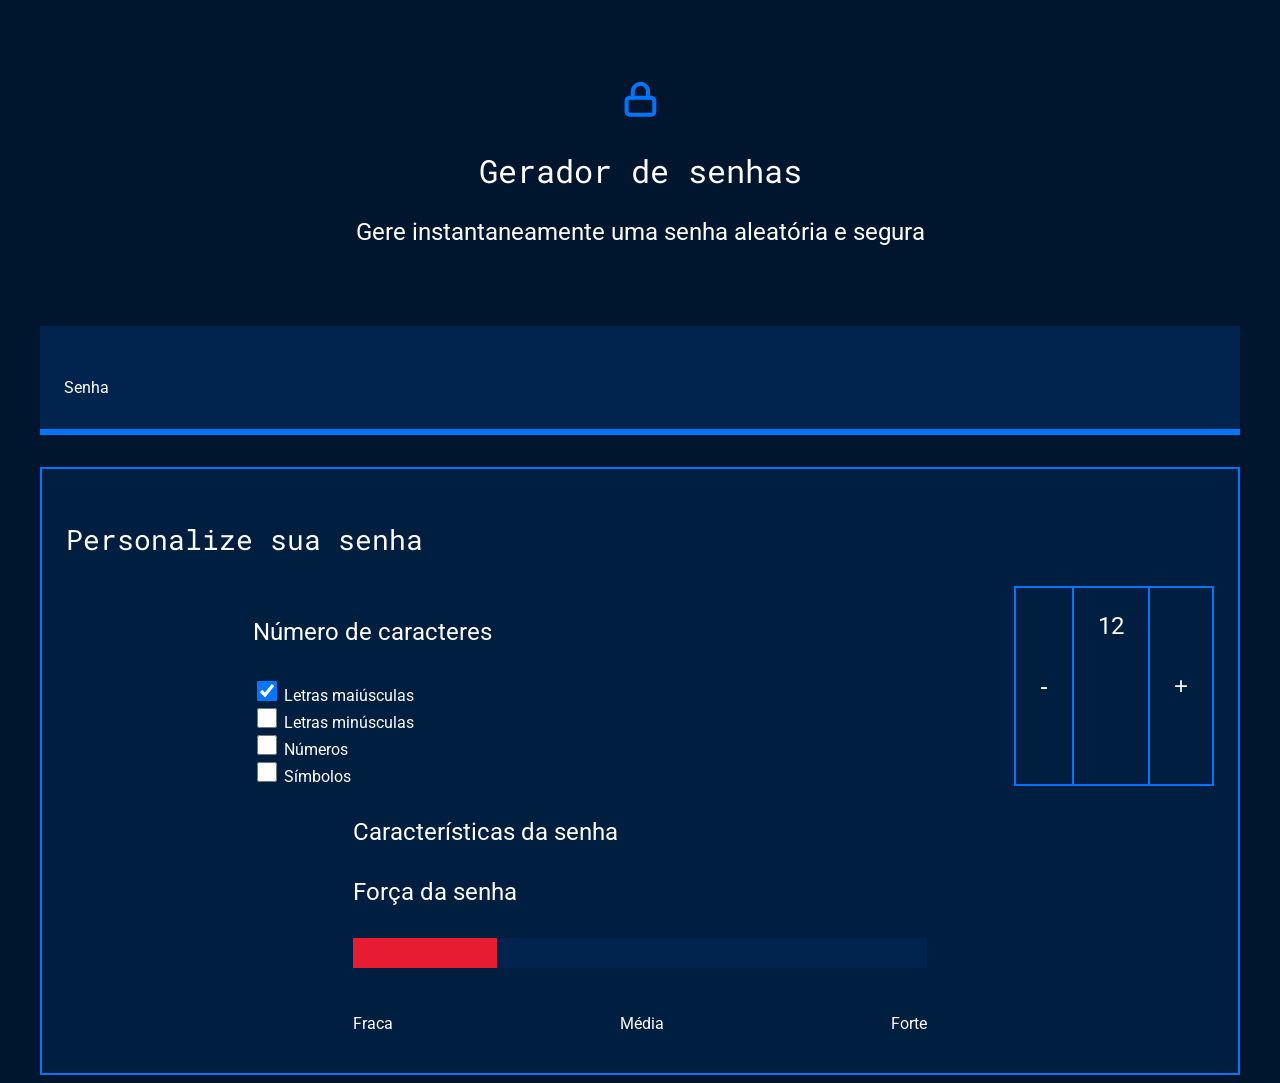
==== commit 32336f47: "Update index.html" ====
--- a/index.html
+++ b/index.html
@@ -15,64 +15,57 @@
             <h2 class="titulo-principal">Gerador de senhas</h2>
             <h3 class="titulo-secundario">Gere instantaneamente uma senha aleatória e segura</h3>
         </div>
-        <div class="parametro-senha">
-            <h4 class="parametro-senha__titulo">Características da senha</h4>
-            <div class="parametro-senha-checkbox">
-                <input name="maiusculo" type="checkbox" class="checkbox" checked>
-                <label for="maiusculo">Letras maiúsculas</label>
-            </div>
-            <div class="parametro-senha-checkbox">
-                <input name="minusculo" type="checkbox" class="checkbox">
-                <label for="minusculo">Letras minúsculas</label>
-            </div>
-            <div class="parametro-senha-checkbox">
-                <input name="numero" type="checkbox" class="checkbox">
-                <label for="numero">Números</label>
-            </div>
-            <div class="parametro-senha-checkbox">
-                <input name="simbolo" type="checkbox" class="checkbox">
-                <label for="simbolo">Símbolos</label>
-            </div>
-            <div class="parametro-senha">
-                <h4 class="parametro-senha__titulo">Força da senha</h4>
-                <div class="barra"></div>
-                <div class="forca fraca"></div>
-                <div class="parametro-senha-textos">
-                    <p>Fraca</p>
-                    <p>Média</p>
-                    <p>Forte</p>
-                </div>
-            </div>
+        <div class="conteudo-senha">
+            <label for="senha">Senha</label>
+            <input name="senha" type="text" id="campo-senha">
         </div>
-
         <div class="parametro">
             <h3 class="parametro-titulo">Personalize sua senha</h3>
             <div class="parametro-coluna__senha">
                 <div class="parametro-senha">
                     <h4 class="parametro-senha__titulo">Número de caracteres</h4>
+                    <div class="parametro-senha-checkbox">
+                        <input name="maiusculo" type="checkbox" class="checkbox" checked>
+                        <label for="maiusculo">Letras maiúsculas</label>
+                    </div>
+                    <div class="parametro-senha-checkbox">
+                        <input name="minusculo" type="checkbox" class="checkbox">
+                        <label for="minusculo">Letras minúsculas</label>
+                    </div>
+                    <div class="parametro-senha-checkbox">
+                        <input name="numero" type="checkbox" class="checkbox">
+                        <label for="numero">Números</label>
+                    </div>
+                    <div class="parametro-senha-checkbox">
+                        <input name="simbolo" type="checkbox" class="checkbox">
+                        <label for="simbolo">Símbolos</label>
+                    </div>
+                </div>
                     <div class="parametro-senha-botoes">
                         <button class="parametro-senha__botao">-</button>
-                        <p class="parametro-senha__texto">11</p>
+                        <p class="parametro-senha__texto">12</p>
                         <button class="parametro-senha__botao">+</button>
                     </div>
-                </div>
+                </div>               
                 <div class="parametro-senha">
-                    <h4 class="parametro-senha__titulo">Número de caracteres</h4>
-                    <div class="parametro-senha-botoes">
-                        <button class="parametro-senha__botao">-</button>
-                        <p class="parametro-senha__texto">11</p>
-                        <button class="parametro-senha__botao">+</button>
-                    </div>
+                    <h4 class="parametro-senha__titulo">Características da senha</h4>
+
                 </div>
                 <div class="parametro-senha">
                     <h4 class="parametro-senha__titulo">Força da senha</h4>
+                    <div class="barra"></div>
+                    <div class="forca fraca"></div>
+                    <div class="parametro-senha-textos">
+                        <p>Fraca</p>
+                        <p>Média</p>
+                        <p>Forte</p>
+                    </div>
+                </div>
                 </div>
             </div>
         </div>
-
-        <div class="forca fraca"></div>
     </section>
+    <script src="main.js"></script>
 </body>
-<div class="forca fraca"></div>
 
 </html>
--- a/style.css
+++ b/style.css
@@ -1,6 +1,6 @@
 @import url('https://fonts.googleapis.com/css2?family=Roboto&family=Roboto+Mono&display=swap');
 
-:root {
+:root{
     --branco: white;
     --cor-de-fundo: #00162E;
     --fundo-senha: #00244D;
@@ -10,39 +10,38 @@
     --roboto-mono: 'Roboto Mono', monospace;
 }
 
-* {
+*{
     font-weight: 400;
 }
 
-
-body {
+body{
     color: var(--branco);
     background-color: var(--cor-de-fundo);
     font-family: var(--roboto);
 }
 
-.titulo-principal {
+.titulo-principal{
     font-family: var(--roboto-mono);
     font-size: 32px;
 }
 
-.titulo-secundario {
-    font-size: 24px;
-}
-
-.conteudo-titulo {
+.titulo-secundario{
+    font-size: 24px;
+}
+
+.conteudo-titulo{
     text-align: center;
     margin-top: 80px;
 }
 
-.conteudo-senha {
-    margin-top: 80px;
+.conteudo-senha{
+    margin-top: 80px; 
     background: var(--fundo-senha);
     padding: 24px;
     border-bottom: 6px solid var(--borda);
 }
 
-#campo-senha {
+#campo-senha{
     background-color: var(--fundo-senha);
     border: none;
     color: var(--branco);
@@ -51,115 +50,528 @@
     width: 70%;
 }
 
-#campo-senha:focus {
+#campo-senha:focus{
     outline: none;
 }
 
-.conteudo {
+.conteudo{
     max-width: 1200px;
     margin: 0 auto;
 }
 
-.parametro {
+.parametro{
     background-color: var(--fundo-texto);
     border: 2px solid var(--borda);
     margin-top: 32px;
     padding: 24px;
 }
 
-.parametro-titulo {
+.parametro-titulo{
     font-family: var(--roboto-mono);
     font-size: 28px;
 }
 
-.parametro-senha__titulo {
-    font-size: 24px;
-}
-
-.parametro-coluna__senha {
+.parametro-senha__titulo{
+    font-size:24px;
+}
+
+.parametro-coluna__senha{
     display: flex;
     flex-direction: column;
     justify-content: center;
 }
-
-.parametro-senha {
-    width: 50%;
-    margin: 0 auto;
-}
-
-.parametro-senha-botoes {
-    display: flex;
-    justify-content: center;
-}
-
-
-.parametro-senha__botao {
-    background-color: var(--fundo-texto);
-    color: var(--branco);
-    border: 2px solid var(--borda);
-    padding: 24px;
-    font-size: 24px;
-    cursor: pointer;
-
-}
-
-.parametro-senha__texto {
+.parametro-senha{
+    width: 50%;
+    margin: 0 auto;
+}
+
+.parametro-senha-botoes{
+    display: flex;
+    justify-content: center;
+}
+
+.parametro-senha__botao{
+    background-color: var(--fundo-texto);
+    color: var(--branco);
+    border: 2px solid var(--borda);
+    padding: 24px;
+    font-size: 24px;
+    cursor: pointer;
+}
+.parametro-senha__texto{
     padding: 24px;
     border-top: 2px solid var(--borda);
     border-bottom: 2px solid var(--borda);
     margin: 0;
     font-size: 24px;
-}
-
+    cursor: pointer;
+}
+
+.checkbox{
+    width: 20px;
+    height: 20px;
+    cursor: pointer;
+}
+.barra{
+    background-color: var(--fundo-senha);
+    height: 30px;
+    width: 100%;
+}
+.forca{
+    height: 30px;
+    position: relative;
+    bottom: 30px;
+}
+.fraca{
+    width: 25%;
+    background-color: #E71B32; 
+}@import url('https://fonts.googleapis.com/css2?family=Roboto&family=Roboto+Mono&display=swap');
+
+:root{
+    --branco: white;
+    --cor-de-fundo: #00162E;
+    --fundo-senha: #00244D;
+    --fundo-texto: #001E40;
+    --borda: #0075FF;
+    --roboto: 'Roboto', sans-serif;
+    --roboto-mono: 'Roboto Mono', monospace;
+}
+
+*{
+    font-weight: 400;
+}
+
+body{
+    color: var(--branco);
+    background-color: var(--cor-de-fundo);
+    font-family: var(--roboto);
+}
+
+.titulo-principal{
+    font-family: var(--roboto-mono);
+    font-size: 32px;
+}
+
+.titulo-secundario{
+    font-size: 24px;
+}
+
+.conteudo-titulo{
+    text-align: center;
+    margin-top: 80px;
+}
+
+.conteudo-senha{
+    margin-top: 80px; 
+    background: var(--fundo-senha);
+    padding: 24px;
+    border-bottom: 6px solid var(--borda);
+}
+
+#campo-senha{
+    background-color: var(--fundo-senha);
+    border: none;
+    color: var(--branco);
+    font-family: var(--roboto-mono);
+    font-size: 40px;
+    width: 70%;
+}
+
+#campo-senha:focus{
+    outline: none;
+}
+
+.conteudo{
+    max-width: 1200px;
+    margin: 0 auto;
+}
+
+.parametro{
+    background-color: var(--fundo-texto);
+    border: 2px solid var(--borda);
+    margin-top: 32px;
+    padding: 24px;
+}
+
+.parametro-titulo{
+    font-family: var(--roboto-mono);
+    font-size: 28px;
+}
+
+.parametro-senha__titulo{
+    font-size:24px;
+}
+
+.parametro-coluna__senha{
+    display: flex;
+    flex-direction: column;
+    justify-content: center;
+}
+.parametro-senha{
+    width: 50%;
+    margin: 0 auto;
+}
+
+.parametro-senha-botoes{
+    display: flex;
+    justify-content: center;
+}
+
+.parametro-senha__botao{
+    background-color: var(--fundo-texto);
+    color: var(--branco);
+    border: 2px solid var(--borda);
+    padding: 24px;
+    font-size: 24px;
+    cursor: pointer;
+}
+.parametro-senha__texto{
+    padding: 24px;
+    border-top: 2px solid var(--borda);
+    border-bottom: 2px solid var(--borda);
+    margin: 0;
+    font-size: 24px;
+    cursor: pointer;
+}
+
+.checkbox{
+    width: 20px;@import url('https://fonts.googleapis.com/css2?family=Roboto&family=Roboto+Mono&display=swap');
+
+:root{
+    --branco: white;
+    --cor-de-fundo: #00162E;
+    --fundo-senha: #00244D;
+    --fundo-texto: #001E40;
+    --borda: #0075FF;
+    --roboto: 'Roboto', sans-serif;
+    --roboto-mono: 'Roboto Mono', monospace;
+}
+
+*{
+    font-weight: 400;
+}
+
+body{
+    color: var(--branco);
+    background-color: var(--cor-de-fundo);
+    font-family: var(--roboto);
+}
+
+.titulo-principal{
+    font-family: var(--roboto-mono);
+    font-size: 32px;
+}
+
+.titulo-secundario{
+    font-size: 24px;
+}
+
+.conteudo-titulo{
+    text-align: center;
+    margin-top: 80px;
+}
+
+.conteudo-senha{
+    margin-top: 80px; 
+    background: var(--fundo-senha);
+    padding: 24px;
+    border-bottom: 6px solid var(--borda);
+}
+
+#campo-senha{
+    background-color: var(--fundo-senha);
+    border: none;
+    color: var(--branco);
+    font-family: var(--roboto-mono);
+    font-size: 40px;
+    width: 70%;
+}
+
+#campo-senha:focus{
+    outline: none;
+}
+
+.conteudo{
+    max-width: 1200px;
+    margin: 0 auto;
+}
+
+.parametro{
+    background-color: var(--fundo-texto);
+    border: 2px solid var(--borda);
+    margin-top: 32px;
+    padding: 24px;
+}
+
+.parametro-titulo{
+    font-family: var(--roboto-mono);
+    font-size: 28px;
+}
+
+.parametro-senha__titulo{
+    font-size:24px;
+}
+
+.parametro-coluna__senha{
+    display: flex;
+    flex-direction: column;
+    justify-content: center;
+}
+.parametro-senha{
+    width: 50%;
+    margin: 0 auto;
+}
+
+.parametro-senha-botoes{
+    display: flex;
+    justify-content: center;
+}
+
+.parametro-senha__botao{
+    background-color: var(--fundo-texto);
+    color: var(--branco);
+    border: 2px solid var(--borda);
+    padding: 24px;
+    font-size: 24px;
+    cursor: pointer;
+}
+.parametro-senha__texto{
+    padding: 24px;
+    border-top: 2px so@import url('https://fonts.googleapis.com/css2?family=Roboto&family=Roboto+Mono&display=swap');
+
+:root{
+    --branco: white;
+    --cor-de-fundo: #00162E;
+    --fundo-senha: #00244D;
+    --fundo-texto: #001E40;
+    --borda: #0075FF;
+    --roboto: 'Roboto', sans-serif;
+    --roboto-mono: 'Roboto Mono', monospace;
+}
+
+*{
+    font-weight: 400;
+}
+
+body{
+    color: var(--branco);
+    background-color: var(--cor-de-fundo);
+    font-family: var(--roboto);
+}
+
+.titulo-principal{
+    font-family: var(--roboto-mono);
+    font-size: 32px;
+}
+
+.titulo-secundario{
+    font-size: 24px;
+}
+
+.conteudo-titulo{
+    text-align: center;
+    margin-top: 80px;
+}
+
+.conteudo-senha{
+    margin-top: 80px; 
+    background: var(--fundo-senha);
+    padding: 24px;
+    border-bottom: 6px solid var(--borda);
+}
+
+#campo-senha{
+    background-color: var(--fundo-senha);
+    border: none;
+    color: var(--branco);
+    font-family: var(--roboto-mono);
+    font-size: 40px;
+    width: 70%;
+}
+
+#campo-senha:focus{
+    outline: none;
+}
+
+.conteudo{
+    max-width: 1200px;
+    margin: 0 auto;
+}
+
+.parametro{
+    background-color: var(--fundo-texto);
+    border: 2px solid var(--borda);
+    margin-top: 32px;
+    padding: 24px;
+}
+
+.parametro-titulo{
+    font-family: var(--roboto-mono);
+    font-size: 28px;
+}
+
+.parametro-senha__titulo{
+    font-size:24px;
+}
+
+.parametro-coluna__senha{
+    display: flex;
+    flex-direction: column;
+    justify-content: center;
+}
+.parametro-senha{
+    width: 50%;
+    margin: 0 auto;
+}
+
+.parametro-senha-botoes{
+    display: flex;
+    justify-content: center;
+}
+
+.parametro-senha__botao{
+    background-color: var(--fundo-texto);
+    color: var(--branco);
+    border: 2px solid var(--borda);
+    padding: 24px;
+    font-size: 24px;
+    cursor: pointer;
+}
+.parametro-senha__texto{
+    padding: 24px;
+    border-top: 2px solid var(--borda);
+    border-bottom: 2px solid var(--borda);
+    margin: 0;
+    font-size: 24px;
+    cursor: pointer;
+}
+
+.checkbox{
+    width: 20px;
+    height: 20px;
+    cursor: pointer;
+}
+.barra{
+    background-color: var(--fundo-senha);
+    height: 30px;
+    width: 100%;
+}
+.forca{
+    height: 30px;
+    position: relative;
+    bottom: 30px;
+}
+.fraca{
+    width: 25%;
+    background-color: #E71B32; 
+}
+.media{
+    background-color: #FAF408;
+    width: 50%;
+}
+.forte{
+    background-color: #00FF85;
+    width: 100%;
+}
+.parametro-senha-textos{
+    display: flex;
+    justify-content: space-between;
+}
 @media screen and (min-width: 768px) {
-    .parametro-coluna__senha {
+    .parametro-coluna__senha{
         flex-direction: row;
     }
-}
-
-label {
-    font-size: 20px;
-}
-
-.checkbox {
+}lid var(--borda);
+    border-bottom: 2px solid var(--borda);
+    margin: 0;
+    font-size: 24px;
+    cursor: pointer;
+}
+
+.checkbox{
     width: 20px;
     height: 20px;
-}
-
-.checkbox {
-    width: 20px;
-    height: 20px;
-    cursor: pointer;
-}
-
-.barra {
-    background-color: var(--fundo-senha);
-    height: 30px;
-    width: 100%;
-}
-
-.forca {
+    cursor: pointer;
+}
+.barra{
+    background-color: var(--fundo-senha);
+    height: 30px;
+    width: 100%;
+}
+.forca{
     height: 30px;
     position: relative;
     bottom: 30px;
 }
-
-.fraca {
+.fraca{
     width: 25%;
-    background-color: #E71B32;
-}
-
-.media {
+    background-color: #E71B32; 
+}
+.media{
     background-color: #FAF408;
     width: 50%;
 }
-
-.forte {
+.forte{
     background-color: #00FF85;
     width: 100%;
 }
-
-.parametro-senha-textos {
+.parametro-senha-textos{
     display: flex;
     justify-content: space-between;
-}v
+}
+@media screen and (min-width: 768px) {
+    .parametro-coluna__senha{
+        flex-direction: row;
+    }
+}
+    height: 20px;
+    cursor: pointer;
+}
+.barra{
+    background-color: var(--fundo-senha);
+    height: 30px;
+    width: 100%;
+}
+.forca{
+    height: 30px;
+    position: relative;
+    bottom: 30px;
+}
+.fraca{
+    width: 25%;
+    background-color: #E71B32; 
+}
+.media{
+    background-color: #FAF408;
+    width: 50%;
+}
+.forte{
+    background-color: #00FF85;
+    width: 100%;
+}
+.parametro-senha-textos{
+    display: flex;
+    justify-content: space-between;
+}
+@media screen and (min-width: 768px) {
+    .parametro-coluna__senha{
+        flex-direction: row;
+    }
+}
+.media{
+    background-color: #FAF408;
+    width: 50%;
+}
+.forte{
+    background-color: #00FF85;
+    width: 100%;
+}
+.parametro-senha-textos{
+    display: flex;
+    justify-content: space-between;
+}
+@media screen and (min-width: 768px) {
+    .parametro-coluna__senha{
+        flex-direction: row;
+    }
+}
